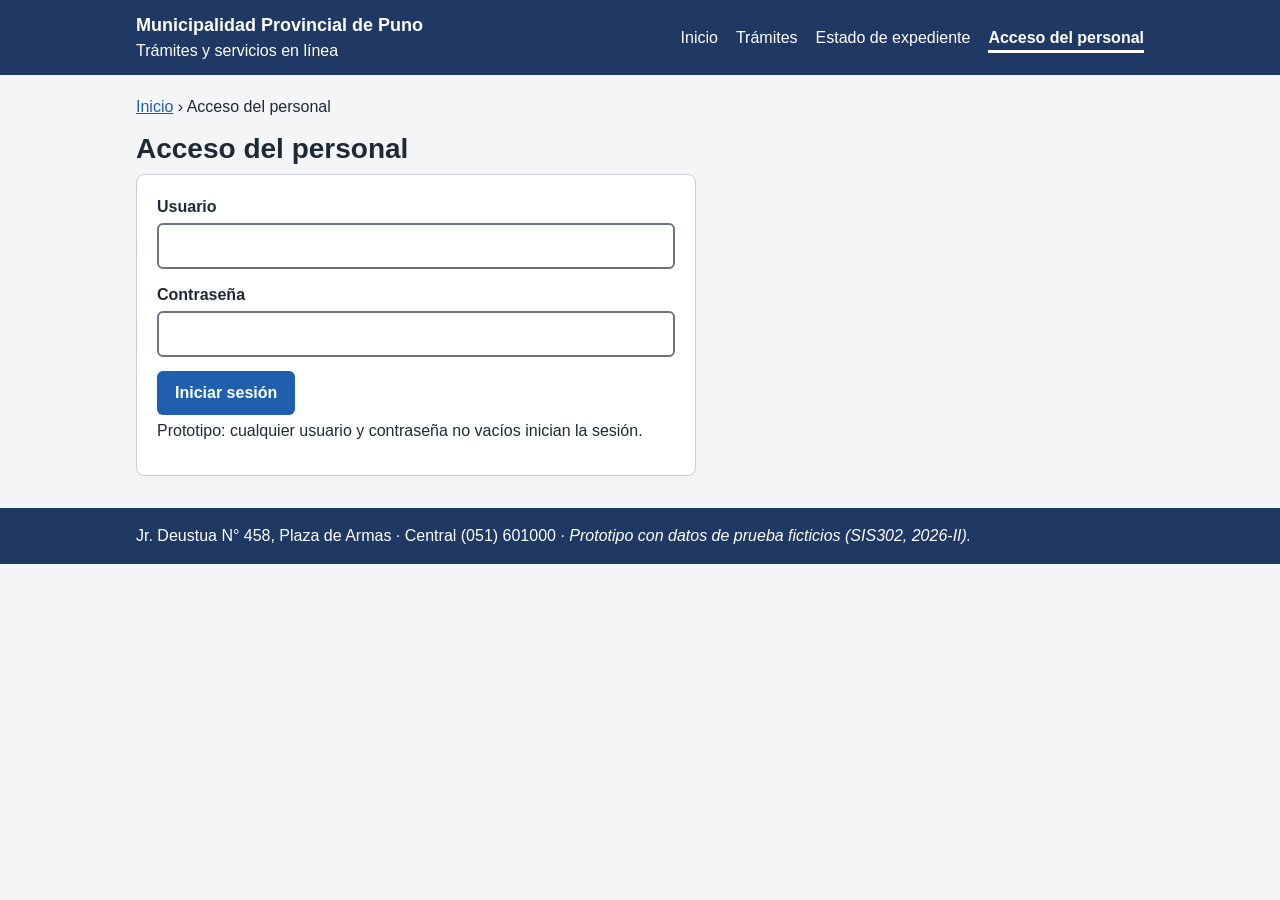
==== admin.html @ c4ab716e "Agrega páginas del prototipo con css y js separados" ====
<!DOCTYPE html>
<html lang="es">
<head>
  <meta charset="utf-8">
  <meta name="viewport" content="width=device-width, initial-scale=1">
  <title>Editar trámite · Municipalidad Provincial de Puno</title>
  <link rel="stylesheet" href="css/estilos.css">
</head>
<body>
  <header class="cabecera">
    <div class="contenedor">
      <a class="marca" href="index.html">Municipalidad Provincial de Puno<small>Trámites y servicios en línea</small></a>
      <nav aria-label="Menú principal">
      <ul class="menu">
        <li><a href="index.html">Inicio</a></li>
        <li><a href="tramites.html">Trámites</a></li>
        <li><a href="expediente.html">Estado de expediente</a></li>
        <li><a href="login.html" aria-current="page">Acceso del personal</a></li>
      </ul>
      </nav>
    </div>
  </header>
  <main class="contenedor">
    <p class="migas"><a href="index.html">Inicio</a> › Administración › Editar trámite</p>
    <div class="sesion" id="sesion">Sesión iniciada: administrador de contenidos · <a href="#" id="salir">Cerrar sesión</a></div>
    <h1>Editar trámite</h1>
    <form class="formulario" id="form" novalidate>
      <div class="campo"><label for="tramite">Trámite</label>
        <select id="tramite" style="font:inherit;padding:9px 12px;border:2px solid #6b7280;border-radius:6px;width:100%"></select></div>
      <div class="campo"><label for="costo">Costo (S/)</label><input id="costo" inputmode="decimal" aria-describedby="ayuda-costo">
        <p class="ayuda" id="ayuda-costo">Use punto para los decimales, por ejemplo 120.50.</p></div>
      <div class="campo"><label for="plazo">Plazo</label><input id="plazo"></div>
      <div class="acciones">
        <button class="boton" type="submit">Guardar cambios</button>
        <a class="boton secundario" id="ver" href="#">Ver como ciudadano</a>
      </div>
    </form>
    <div class="mensaje ok" id="ok" hidden role="status"></div>
    <div class="mensaje error" id="error" hidden role="alert"></div>
  </main>
  <footer class="pie">
    <div class="contenedor">
      Jr. Deustua N° 458, Plaza de Armas · Central (051) 601000 ·
      <span class="aviso-prueba">Prototipo con datos de prueba ficticios (SIS302, 2026-II).</span>
    </div>
  </footer>
  <script src="js/datos.js"></script>
  <script>
    if (!sesionIniciada()) location.replace("login.html");
    const sel = document.getElementById("tramite"), costo = document.getElementById("costo"), plazo = document.getElementById("plazo");
    sel.innerHTML = tramites().map(t => `<option value="${t.id}">${t.nombre}</option>`).join("");
    function cargar() {
      const t = tramites().find(x => x.id === sel.value);
      costo.value = t.costo.toFixed(2); plazo.value = t.plazo;
      document.getElementById("ver").href = "detalle.html?id=" + t.id;
    }
    sel.addEventListener("change", cargar); cargar();
    document.getElementById("form").addEventListener("submit", ev => {
      ev.preventDefault();
      const ok = document.getElementById("ok"), error = document.getElementById("error");
      ok.hidden = error.hidden = true;
      const valor = Number(costo.value.replace(",", "."));
      if (!costo.value.trim() || isNaN(valor) || valor < 0) {
        error.innerHTML = "<strong>⚠ Costo no válido</strong>Escriba un número mayor o igual a 0, por ejemplo 120.50.";
        error.hidden = false; return;
      }
      guardarCambio(sel.value, { costo: valor, plazo: plazo.value.trim() });
      ok.innerHTML = `<strong>✔ Cambios guardados</strong>El ciudadano ya ve el nuevo costo: ${soles(valor)}.`;
      ok.hidden = false;
    });
    document.getElementById("salir").addEventListener("click", ev => {
      ev.preventDefault(); try { sessionStorage.removeItem("sesion"); } catch (e) {} location.href = "index.html";
    });
  </script>
</body>
</html>
---- css/estilos.css ----
/* Prototipo navegable · Plataforma web de la Municipalidad Provincial de Puno
   Paleta (contraste medido, WCAG AA):
   --identidad #1f3864  blanco encima 11.62:1
   --accion    #1f5fae  blanco encima 6.35:1 · sobre blanco 6.35:1
   --texto     #1f2933  sobre blanco 14.76:1 · sobre --fondo 13.53:1
   --ok        #1e6b3a  sobre --ok-fondo 5.74:1
   --error     #b3261e  sobre --error-fondo 5.72:1 */
:root {
  --identidad: #1f3864;
  --accion: #1f5fae;
  --texto: #1f2933;
  --fondo: #f4f5f7;
  --blanco: #ffffff;
  --borde: #c9ced6;
  --ok: #1e6b3a;
  --ok-fondo: #e6f4ea;
  --error: #b3261e;
  --error-fondo: #fdecea;
}
* { box-sizing: border-box; }
body {
  margin: 0;
  font-family: "Segoe UI", Roboto, Arial, sans-serif;
  font-size: 16px;
  line-height: 1.5;
  color: var(--texto);
  background: var(--fondo);
}
a { color: var(--accion); }
a:focus-visible, button:focus-visible, input:focus-visible, textarea:focus-visible {
  outline: 3px solid var(--accion); outline-offset: 2px;
}

/* Cabecera y navegación */
.cabecera { background: var(--identidad); color: var(--blanco); }
.cabecera .contenedor { display: flex; flex-wrap: wrap; align-items: center; justify-content: space-between; gap: 8px; padding-top: 12px; padding-bottom: 12px; }
.marca { color: var(--blanco); text-decoration: none; font-weight: 700; font-size: 18px; }
.marca small { display: block; font-weight: 400; font-size: 16px; }
.menu { display: flex; flex-wrap: wrap; gap: 4px 18px; margin: 0; padding: 0; list-style: none; }
.menu a { color: var(--blanco); text-decoration: none; padding: 4px 0; }
.menu a[aria-current="page"] { font-weight: 700; border-bottom: 3px solid var(--blanco); }

.contenedor { max-width: 1040px; margin: 0 auto; padding: 0 16px; }
main.contenedor { padding-top: 20px; padding-bottom: 32px; }

.migas { font-size: 16px; margin: 0 0 12px; }
h1 { font-size: 28px; line-height: 1.25; margin: 0 0 8px; }
h2 { font-size: 22px; line-height: 1.3; margin: 0 0 8px; }
h3 { font-size: 18px; margin: 0 0 4px; }
p { max-width: 68ch; margin: 0 0 12px; }

/* Botones */
.boton {
  display: inline-block; background: var(--accion); color: var(--blanco);
  border: 0; border-radius: 6px; padding: 10px 18px; font: inherit; font-weight: 600;
  text-decoration: none; cursor: pointer;
}
.boton.secundario { background: var(--blanco); color: var(--accion); border: 2px solid var(--accion); }

/* Inicio: accesos directos */
.portada { background: var(--blanco); border: 1px solid var(--borde); border-radius: 8px; padding: 20px; margin-bottom: 20px; }
.accesos { display: grid; grid-template-columns: 1fr; gap: 16px; }
@media (min-width: 720px) { .accesos { grid-template-columns: repeat(3, 1fr); } }
.tarjeta { background: var(--blanco); border: 1px solid var(--borde); border-radius: 8px; padding: 16px; display: flex; flex-direction: column; gap: 8px; }
.tarjeta .icono { font-size: 28px; line-height: 1; }
.tarjeta .boton { align-self: flex-start; margin-top: auto; }

/* Buscador y lista */
.buscador { display: flex; flex-wrap: wrap; gap: 8px; margin: 12px 0 16px; }
.buscador input { flex: 1 1 240px; }
label { display: block; font-weight: 600; margin-bottom: 4px; }
input, textarea {
  font: inherit; color: var(--texto); background: var(--blanco);
  border: 2px solid #6b7280; border-radius: 6px; padding: 9px 12px; width: 100%;
}
.lista { list-style: none; margin: 0; padding: 0; display: grid; gap: 12px; }
.lista li { background: var(--blanco); border: 1px solid var(--borde); border-radius: 8px; padding: 14px 16px; }
.lista .datos { font-size: 16px; margin: 4px 0 8px; }
.contador { font-size: 16px; margin-bottom: 8px; }

/* Detalle */
.ficha { background: var(--blanco); border: 1px solid var(--borde); border-radius: 8px; padding: 20px; }
.resumen { display: grid; grid-template-columns: 1fr; gap: 12px; margin: 12px 0 16px; }
@media (min-width: 720px) { .resumen { grid-template-columns: repeat(3, 1fr); } }
.resumen div { background: var(--fondo); border-radius: 6px; padding: 10px 12px; }
.resumen strong { display: block; font-size: 20px; }
.requisitos li { margin-bottom: 6px; }

/* Mensajes de estado: siempre con texto e icono, nunca solo color */
.mensaje { border-radius: 6px; padding: 12px 14px; margin: 16px 0; border-left: 6px solid; }
.mensaje.ok { background: var(--ok-fondo); color: var(--ok); border-color: var(--ok); }
.mensaje.error { background: var(--error-fondo); color: var(--error); border-color: var(--error); }
.mensaje strong { display: block; }
[hidden] { display: none !important; }

.formulario { background: var(--blanco); border: 1px solid var(--borde); border-radius: 8px; padding: 20px; max-width: 560px; }
.campo { margin-bottom: 14px; }
.ayuda { font-size: 16px; margin-top: 4px; }
.acciones { display: flex; flex-wrap: wrap; gap: 10px; margin-top: 8px; }

.sesion { background: var(--blanco); border: 1px solid var(--borde); border-radius: 6px; padding: 8px 12px; margin-bottom: 16px; font-size: 16px; }

.pie { background: var(--identidad); color: var(--blanco); font-size: 16px; }
.pie .contenedor { padding-top: 16px; padding-bottom: 16px; }
.pie a { color: var(--blanco); }
.aviso-prueba { font-style: italic; }

/* Formulario con grupos de campos (G-05) */
fieldset { border: 1px solid var(--borde); border-radius: 6px; margin: 0 0 16px; padding: 12px 14px; }
legend { font-weight: 700; padding: 0 6px; }
.req { font-weight: 400; }
input[aria-invalid="true"] { border-color: var(--error); }
.err { color: var(--error); font-weight: 600; margin: 4px 0 0; }
#resumen ul { margin: 6px 0 0; padding-left: 20px; }
#resumen a { color: var(--error); }
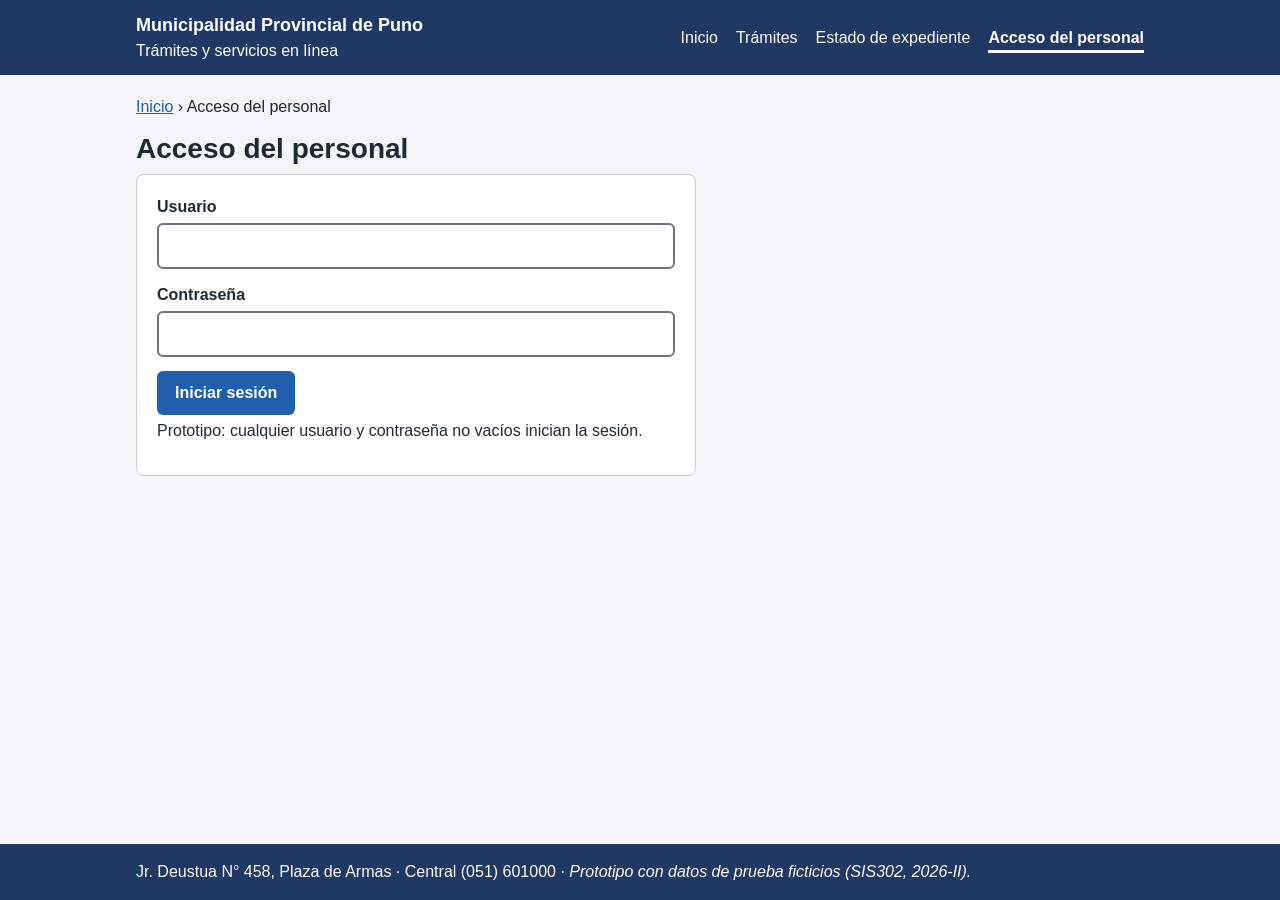
==== commit 9dbb9be0: "Revisión 2: admin.html crea las opciones y los mensajes con createElement y textContent, sin innerHT" ====
--- a/admin.html
+++ b/admin.html
@@ -48,7 +48,12 @@
   <script>
     if (!sesionIniciada()) location.replace("login.html");
     const sel = document.getElementById("tramite"), costo = document.getElementById("costo"), plazo = document.getElementById("plazo");
-    sel.innerHTML = tramites().map(t => `<option value="${t.id}">${t.nombre}</option>`).join("");
+    for (const t of tramites()) {
+      const opcion = document.createElement("option");
+      opcion.value = t.id;
+      opcion.textContent = t.nombre;
+      sel.append(opcion);
+    }
     function cargar() {
       const t = tramites().find(x => x.id === sel.value);
       costo.value = t.costo.toFixed(2); plazo.value = t.plazo;
@@ -61,11 +66,11 @@
       ok.hidden = error.hidden = true;
       const valor = Number(costo.value.replace(",", "."));
       if (!costo.value.trim() || isNaN(valor) || valor < 0) {
-        error.innerHTML = "<strong>⚠ Costo no válido</strong>Escriba un número mayor o igual a 0, por ejemplo 120.50.";
+        mostrarMensaje(error, "⚠ Costo no válido", "Escriba un número mayor o igual a 0, por ejemplo 120.50.");
         error.hidden = false; return;
       }
       guardarCambio(sel.value, { costo: valor, plazo: plazo.value.trim() });
-      ok.innerHTML = `<strong>✔ Cambios guardados</strong>El ciudadano ya ve el nuevo costo: ${soles(valor)}.`;
+      mostrarMensaje(ok, "✔ Cambios guardados", `El ciudadano ya ve el nuevo costo: ${soles(valor)}.`);
       ok.hidden = false;
     });
     document.getElementById("salir").addEventListener("click", ev => {
--- a/css/estilos.css
+++ b/css/estilos.css
@@ -25,7 +25,12 @@
   line-height: 1.5;
   color: var(--texto);
   background: var(--fondo);
+  /* Pie de página siempre al fondo, aunque la página tenga poco contenido */
+  min-height: 100vh;
+  display: flex;
+  flex-direction: column;
 }
+main { flex: 1 0 auto; width: 100%; }
 a { color: var(--accion); }
 a:focus-visible, button:focus-visible, input:focus-visible, textarea:focus-visible {
   outline: 3px solid var(--accion); outline-offset: 2px;
@@ -100,7 +105,7 @@
 
 .sesion { background: var(--blanco); border: 1px solid var(--borde); border-radius: 6px; padding: 8px 12px; margin-bottom: 16px; font-size: 16px; }
 
-.pie { background: var(--identidad); color: var(--blanco); font-size: 16px; }
+.pie { background: var(--identidad); color: var(--blanco); font-size: 16px; margin-top: auto; flex-shrink: 0; }
 .pie .contenedor { padding-top: 16px; padding-bottom: 16px; }
 .pie a { color: var(--blanco); }
 .aviso-prueba { font-style: italic; }
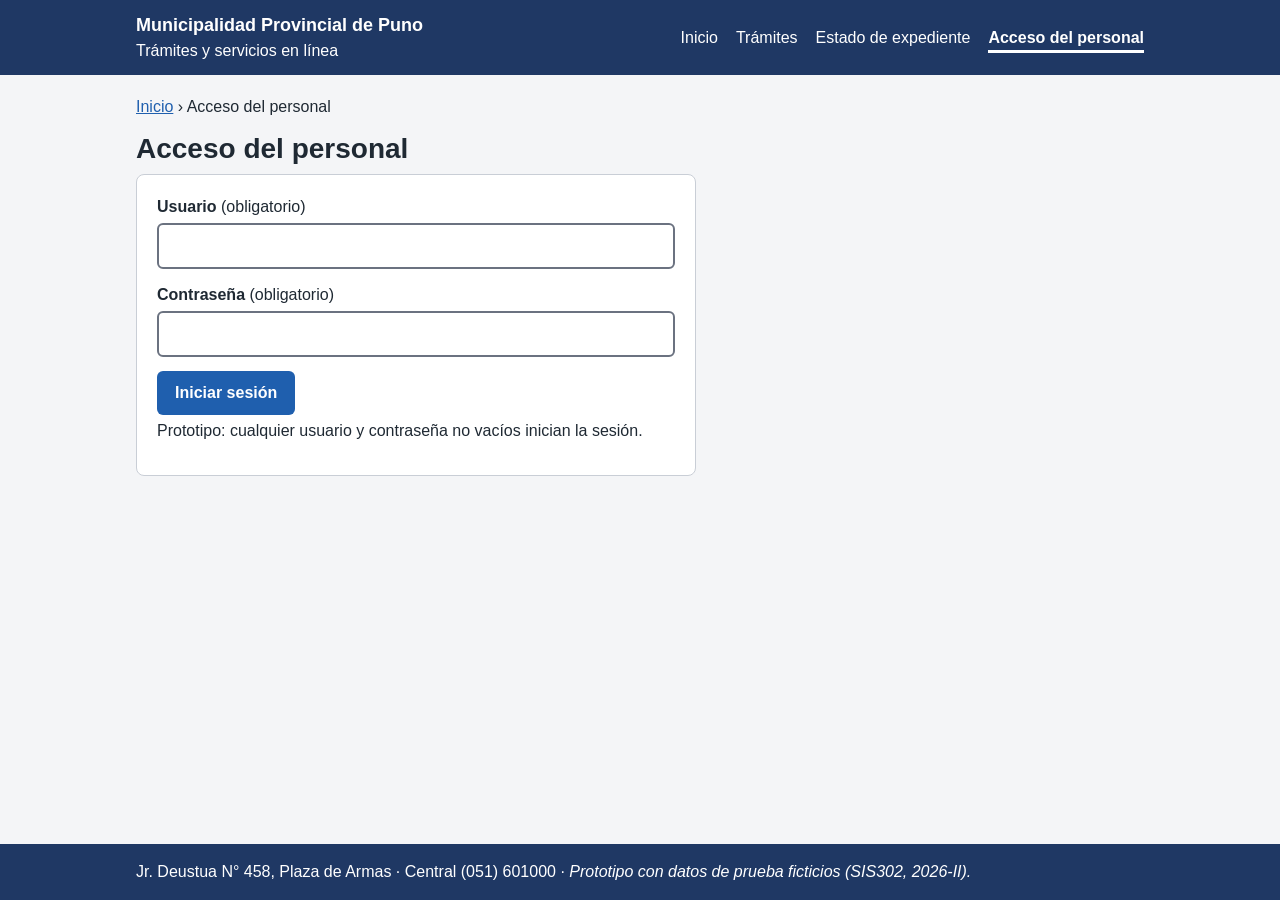
==== commit d7f1dad7: "G-08 revisión: etiqueta label en inicio, h1 inicial en detalle, datetime en time y scripts externos " ====
--- a/admin.html
+++ b/admin.html
@@ -22,17 +22,27 @@
   </header>
   <main class="contenedor">
     <p class="migas"><a href="index.html">Inicio</a> › Administración › Editar trámite</p>
-    <div class="sesion" id="sesion">Sesión iniciada: administrador de contenidos · <a href="#" id="salir">Cerrar sesión</a></div>
+    <div class="sesion" id="sesion">Sesión iniciada: administrador de contenidos · <a href="index.html" id="salir">Cerrar sesión</a></div>
     <h1>Editar trámite</h1>
     <form class="formulario" id="form" novalidate>
-      <div class="campo"><label for="tramite">Trámite</label>
-        <select id="tramite" style="font:inherit;padding:9px 12px;border:2px solid #6b7280;border-radius:6px;width:100%"></select></div>
-      <div class="campo"><label for="costo">Costo (S/)</label><input id="costo" inputmode="decimal" aria-describedby="ayuda-costo">
-        <p class="ayuda" id="ayuda-costo">Use punto para los decimales, por ejemplo 120.50.</p></div>
-      <div class="campo"><label for="plazo">Plazo</label><input id="plazo"></div>
+      <div class="campo">
+        <label for="tramite">Trámite</label>
+        <select id="tramite" name="tramite"></select>
+      </div>
+      <div class="campo">
+        <label for="costo">Costo (S/) <span class="req">(obligatorio)</span></label>
+        <input id="costo" name="costo" type="text" inputmode="decimal" required aria-describedby="ayuda-costo err-costo">
+        <p class="ayuda" id="ayuda-costo">Use punto para los decimales, por ejemplo 120.50.</p>
+        <p class="err" id="err-costo" hidden></p>
+      </div>
+      <div class="campo">
+        <label for="plazo">Plazo <span class="req">(obligatorio)</span></label>
+        <input id="plazo" name="plazo" type="text" required aria-describedby="err-plazo">
+        <p class="err" id="err-plazo" hidden></p>
+      </div>
       <div class="acciones">
         <button class="boton" type="submit">Guardar cambios</button>
-        <a class="boton secundario" id="ver" href="#">Ver como ciudadano</a>
+        <a class="boton secundario" id="ver" href="tramites.html">Ver como ciudadano</a>
       </div>
     </form>
     <div class="mensaje ok" id="ok" hidden role="status"></div>
@@ -45,37 +55,6 @@
     </div>
   </footer>
   <script src="js/datos.js"></script>
-  <script>
-    if (!sesionIniciada()) location.replace("login.html");
-    const sel = document.getElementById("tramite"), costo = document.getElementById("costo"), plazo = document.getElementById("plazo");
-    for (const t of tramites()) {
-      const opcion = document.createElement("option");
-      opcion.value = t.id;
-      opcion.textContent = t.nombre;
-      sel.append(opcion);
-    }
-    function cargar() {
-      const t = tramites().find(x => x.id === sel.value);
-      costo.value = t.costo.toFixed(2); plazo.value = t.plazo;
-      document.getElementById("ver").href = "detalle.html?id=" + t.id;
-    }
-    sel.addEventListener("change", cargar); cargar();
-    document.getElementById("form").addEventListener("submit", ev => {
-      ev.preventDefault();
-      const ok = document.getElementById("ok"), error = document.getElementById("error");
-      ok.hidden = error.hidden = true;
-      const valor = Number(costo.value.replace(",", "."));
-      if (!costo.value.trim() || isNaN(valor) || valor < 0) {
-        mostrarMensaje(error, "⚠ Costo no válido", "Escriba un número mayor o igual a 0, por ejemplo 120.50.");
-        error.hidden = false; return;
-      }
-      guardarCambio(sel.value, { costo: valor, plazo: plazo.value.trim() });
-      mostrarMensaje(ok, "✔ Cambios guardados", `El ciudadano ya ve el nuevo costo: ${soles(valor)}.`);
-      ok.hidden = false;
-    });
-    document.getElementById("salir").addEventListener("click", ev => {
-      ev.preventDefault(); try { sessionStorage.removeItem("sesion"); } catch (e) {} location.href = "index.html";
-    });
-  </script>
+  <script src="js/admin.js"></script>
 </body>
 </html>
--- a/css/estilos.css
+++ b/css/estilos.css
@@ -32,7 +32,7 @@
 }
 main { flex: 1 0 auto; width: 100%; }
 a { color: var(--accion); }
-a:focus-visible, button:focus-visible, input:focus-visible, textarea:focus-visible {
+a:focus-visible, button:focus-visible, input:focus-visible, select:focus-visible, textarea:focus-visible {
   outline: 3px solid var(--accion); outline-offset: 2px;
 }
 
@@ -72,14 +72,15 @@
 
 /* Buscador y lista */
 .buscador { display: flex; flex-wrap: wrap; gap: 8px; margin: 12px 0 16px; }
+.portada .buscador label { flex: 1 1 100%; margin-bottom: 0; }
 .buscador input { flex: 1 1 240px; }
 label { display: block; font-weight: 600; margin-bottom: 4px; }
-input, textarea {
+input, select, textarea {
   font: inherit; color: var(--texto); background: var(--blanco);
   border: 2px solid #6b7280; border-radius: 6px; padding: 9px 12px; width: 100%;
 }
 .lista { list-style: none; margin: 0; padding: 0; display: grid; gap: 12px; }
-.lista li { background: var(--blanco); border: 1px solid var(--borde); border-radius: 8px; padding: 14px 16px; }
+.lista > li { background: var(--blanco); border: 1px solid var(--borde); border-radius: 8px; padding: 14px 16px; }
 .lista .datos { font-size: 16px; margin: 4px 0 8px; }
 .contador { font-size: 16px; margin-bottom: 8px; }
 
@@ -118,3 +119,29 @@
 .err { color: var(--error); font-weight: 600; margin: 4px 0 0; }
 #resumen ul { margin: 6px 0 0; padding-left: 20px; }
 #resumen a { color: var(--error); }
+
+/* G-06: estados que cambia JavaScript (siempre con texto, no solo color) */
+.estado-atencion { font-weight: 600; }
+.estado-atencion.abierto { color: var(--ok); }
+.estado-atencion.cerrado { color: var(--error); }
+.entrega { background: var(--ok-fondo); color: var(--ok); border-radius: 6px; padding: 10px 12px; }
+.lista > li.rapido { border-left: 6px solid var(--ok); }
+.etiqueta { display: inline-block; background: var(--ok-fondo); color: var(--ok); font-weight: 600; border-radius: 4px; padding: 2px 8px; margin: 0 8px 8px 0; }
+
+/* G-07 · Paso 2 · Transiciones: se anima transform y box-shadow (el navegador lo procesa bien).
+   El mismo efecto aparece con el teclado (:focus-within / :focus-visible), no solo con el puntero.
+   Colores al pasar el puntero: #174a88 con blanco 8.86:1 · #1f5fae sobre #e8f0fa 5.53:1 */
+.tarjeta { transition: transform .2s ease, box-shadow .2s ease; }
+.tarjeta:hover, .tarjeta:focus-within {
+  transform: translateY(-4px);
+  box-shadow: 0 6px 16px rgb(0 0 0 / .15);
+}
+.boton { transition: background-color .2s ease, transform .2s ease; }
+.boton:hover, .boton:focus-visible { background-color: #174a88; transform: translateY(-1px); }
+.boton.secundario:hover, .boton.secundario:focus-visible { background-color: #e8f0fa; }
+
+/* Quien pide menos movimiento en su sistema no ve las animaciones */
+@media (prefers-reduced-motion: reduce) {
+  .tarjeta, .boton { transition: none; }
+  .tarjeta:hover, .tarjeta:focus-within, .boton:hover, .boton:focus-visible { transform: none; }
+}
